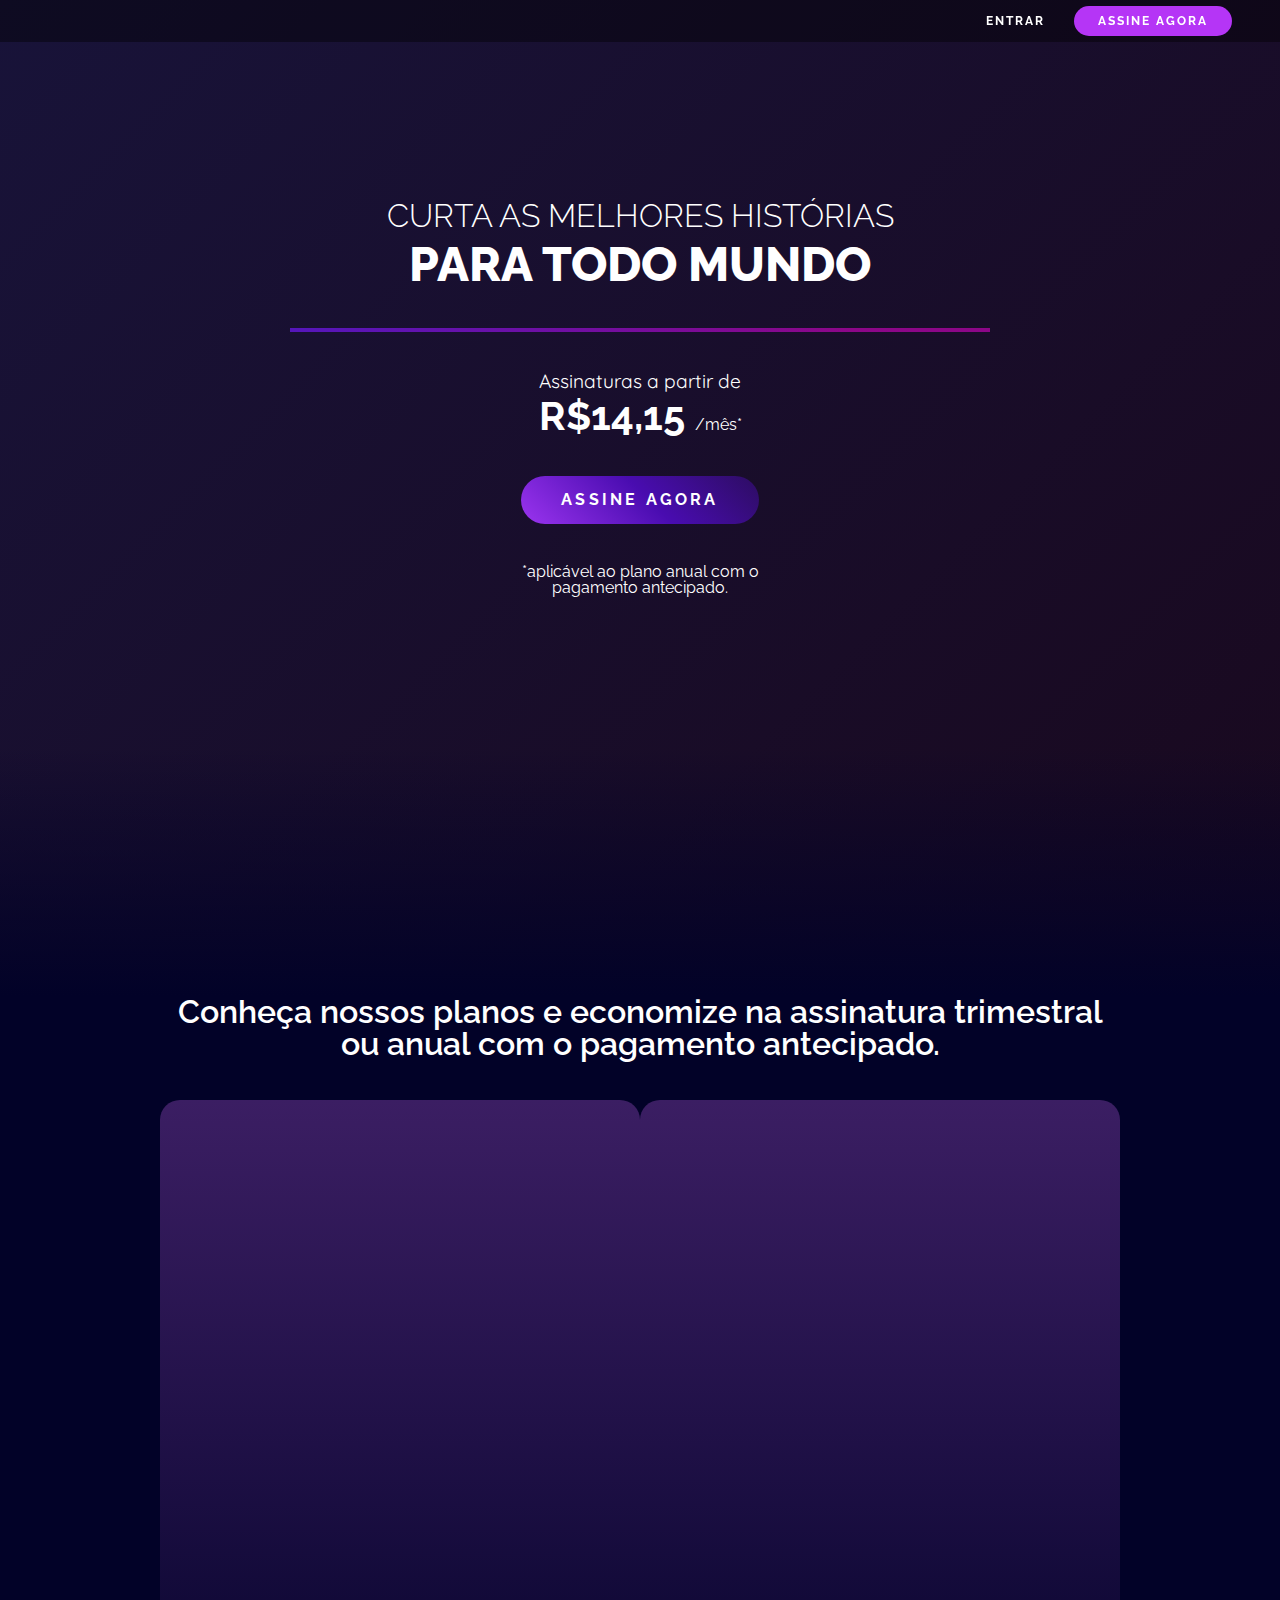
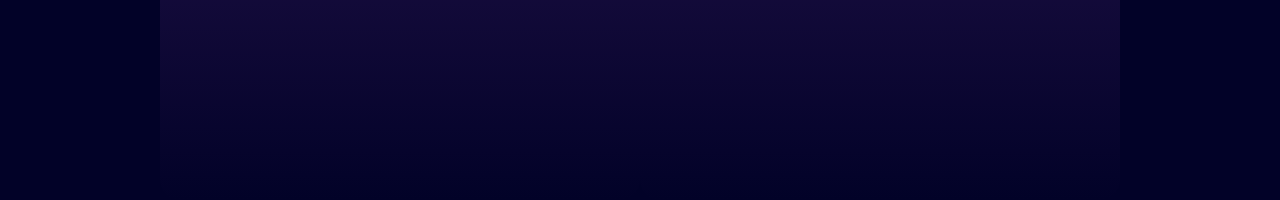
==== index.html @ d33f0ec2 "create reset css, nav and header of index" ====
<!DOCTYPE html>
<html lang="en">
<head>
    <meta charset="UTF-8">
    <meta http-equiv="X-UA-Compatible" content="IE=edge">
    <meta name="viewport" content="width=device-width, initial-scale=1.0">
    <link rel="stylesheet" href="assets/css/global.css">
    <link rel="stylesheet" href="assets/css/index.css">
    <title>HBO Max</title>
</head>
<body>
    <nav>
        <a href='#' class="logo-menu">
            <img src="/assets/images/hbo-logo.svg" alt="">
        </a>
        <div class="nav-links">
            <a href="" class="btn btn-sign-in">
                Entrar
            </a>
            <a href="" class="btn btn-subscribe">
                Assine Agora
            </a>
        </div>
    </nav>
    <header class="header">
        <div class="header-content">
            <div class="header-logos">
                <img src="assets/images/hbo.png" alt="">
                <img src="assets/images/dc.png" alt="">
                <img src="assets/images/wb.png" alt="">
                <img src="assets/images/cartoon-network_neutral.png" alt="">
                <img src="assets/images/max_originals.png" alt="">
            </div>
            <div class="header-title">
                <h1>
                    <div class="title-thin">
                        Curta as melhores histórias
                    </div>
                    <div class="title-bold">
                        Para todo mundo
                    </div>
                </h1>
            </div>
            <div class="section-divider">
            </div>
            <div class="menu-price">
                <p class="menu-price-description quisksand">
                    Assinaturas a partir de
                </p>
                <p class="menu-price-value">
                    <span class="value">
                        R$14,15
                    </span>
                    <span class="month">
                        /mês*
                    </span>
                </p>
            </div>
            <a class='btn btn-subscribe-wiggle' href="#">
                Assine Agora
            </a>
            <span class="price-rules">
                *aplicável ao plano anual com o pagamento antecipado.
            </span>
        </div>
    </header>
    <main>
        <section class="section-plans">
            <div class="container">
                <div class="plans-description">
                    <h2>
                        Conheça nossos planos e economize na assinatura trimestral ou anual com o pagamento antecipado.
                    </h2>
                </div>
                <div class="plans-cards">
                    <div class="card">

                    </div>
                    <div class="card">
                        
                    </div>
                </div>
            </div>
        </section>
    </main>
</body>
</html>
---- assets/css/global.css ----
@import url("https://fonts.googleapis.com/css2?family=Raleway:wght@300;400;500;600;700&display=swap");
@import url("https://fonts.googleapis.com/css2?family=Quicksand:wght@300;400;700&display=swap");
@import url(../css/reset.css);


:root {
    --primary-color: #020228;
    --secondary-color: #ff00e5;
    --tertiary-color: #b535f6;
    --btn-bg-color-gradient: linear-gradient(
      45deg,
      #9b34ef 0%,
      #490cb0 20%,
      transparent 50%
    );
    --btn-link-bg-color: #fff;
    --btn-link-color: #000;
    --card-bg-color: linear-gradient(0deg, transparent, #3b1e63);
    --divider-bg-color: linear-gradient(
      90deg,
      #5516ba,
      rgba(255, 0, 229, 0.5) 80%
    );
    --nav-bg-color: rgba(0, 0, 0, 0.4);
    --text-color: #fff;
    --link-color: #9e86ff;
    --form-bg-color: rgba(211, 211, 211, 0.06);
    --form-field-bg-color: rgba(0, 0, 0, 0.2);
    --form-field-border: 1px solid rgba(255, 255, 255, 0.7);
    --form-field-placeholder: rgba(255, 255, 255, 0.7);
    --form-field-error: rgb(255, 76, 76);

    scroll-behavior: smooth;
    
}


* {
    font-family: "Raleway", sans-serif;
    box-sizing: border-box;
    margin: 0;
    padding: 0;
}

body {
    background-color: var(--primary-color);
    color: var(--text-color);
}

nav{
    background: var(--nav-bg-color);
    display: flex;
    justify-content:space-between;
    width: 100%;
    padding: .8rem 1rem;
    align-items: center;
    position: fixed;
    z-index: 1;
}

.logo-menu img{
    width: 160px;
    height: auto;
}

.nav-links{
   font-size: 0.75rem;
}

.btn{
    text-transform: uppercase;
    font-family: 'Raleway';
    font-weight: 700;
    color:var(--text-color);
    cursor: pointer; 
    letter-spacing: 2px;
}

.btn.btn-sign-in{
    margin-right: 24px;
   
}

.btn.btn-subscribe{
    margin-right: 2rem;
    padding: 0.5rem 1.5rem;
    background: var(--tertiary-color);
    border-radius: 100px;
    transition: background 1.2s, color 1s;
}


  
.btn.btn-subscribe:hover {
    background-color: var(--btn-link-bg-color);
    color: var(--btn-link-color);
}


::-webkit-scrollbar {
    width: 8px;
}

::-webkit-scrollbar-thumb {
background: var(--tertiary-color);
border-radius: 10px;
}

::-webkit-scrollbar-thumb:hover {
background: var(--secondary-color);
}
---- assets/css/index.css ----
@import url(/assets/css/global.css);
.header{
    background: linear-gradient(-45deg, #2e0731, rgb(26, 3, 16), #181339);
    background-size: 300% 300%;
    animation: background-animation 8s ease infinite  alternate;
    padding: 160px 0 400px ;
    display: flex;
    flex-direction: column;
    gap: 2.5rem; 
    position: relative;
    
}
.header::after {
    content: "";
    width: 100%;
    height: 250px;
    position: absolute;
    bottom: 0;
    background: linear-gradient(0deg, var(--primary-color), transparent);   
}
.header-content{
    display:flex;
    justify-content: center;
    align-items: center;
    flex-direction: column;
    gap:40px;
}

.header-logos{
    display: flex;
    justify-content: center;
    gap: 24px;
}

.header-logos img{
    object-fit: contain;
}
    
.header-title{
    text-align: center;
    text-transform: uppercase;
}

h1 .title-thin{
    font-size: 2rem;
    font-weight: 300;
}

h1 .title-bold{
    font-size: 3rem;
    font-weight: 800;
    margin-top: .5rem;
}

.section-divider{
    background: var(--divider-bg-color);
    width: 75%;
    height: 4px;
    max-width: 700px;
}

.menu-price-description{
    font-family: "Quicksand", sans-serif;
    font-size: 1.2rem;
    margin-bottom: 5px;
    text-align: center;
}

.menu-price-value{
    text-align: center;
}

.menu-price-value .value{
    font-size: 2.5rem;
    font-weight: 700;
    margin-bottom: 5px;
    text-align: center;
}

.btn-subscribe-wiggle{
    color: white;
    letter-spacing: 0.2rem;
    background: var(--btn-bg-color-gradient);
    padding: 16px 40px;
    background-size: 300%;
    border-radius: 500px;
    height: 100%;
    transition: background 1s, outline 1s, transform 1s;
    animation: wiggle 2.5s  linear 1s infinite;
    
}


.btn-subscribe-wiggle:hover {
    background-color: transparent;
    background-position: 100%;
    outline: 2px solid var(--secondary-color);
    transform: scale(1.05);
    
}

.price-rules{
    max-width: 250px;
    text-align: center;
}

.section-plans {
    background: url("../images/background-movies-series.png") no-repeat;
    background-size: cover;
      
}

.section-plans .container{    
    margin: 0 auto;
    padding: 0 10rem;
      
}

.plans-description h2{
    margin: 0 auto 40px auto;
    font-size: 2rem;
    text-align: center;
    font-weight: 600;
    max-width: 1200px;
}

.plans-cards{
    display: flex;
    justify-content: space-between;
    
}

.card{
    min-width: 400px;
    max-width: 550px;
    flex-grow: 1;
    height: 700px;
    background: var(--card-bg-color);
    border-radius: 20px;
    transition: transform 1.3s;
}




.plans-cards:has(.card:nth-child(1):hover)
    .card:nth-child(2) {
        transform: rotateY(-45deg);
    
}

.plans-cards:has(.card:nth-child(2):hover)
    .card:nth-child(1) {
        transform: rotateY(45deg);
    
}

@keyframes wiggle {
    0%,10%{
        transform: rotate(0);
    }

    25%{
        transform: rotate(-10deg);
    }
    30%{
        transform: rotate(15deg);
    }
    35%{
        transform: rotate(-15deg);
    }
    40%{
        transform: rotate(15deg);
    }
    45%{
        transform: rotate(-15deg);
    }
    50%,
    100%{
        transform: rotate(0);
    }
    
}
































@keyframes background-animation {
    0% {
        background-position: 0% 50%;
    }
    50% {
      background-position: 100% 50%;
    }
    100% {
      background-position: 0% 33%;
    }
    
    
}
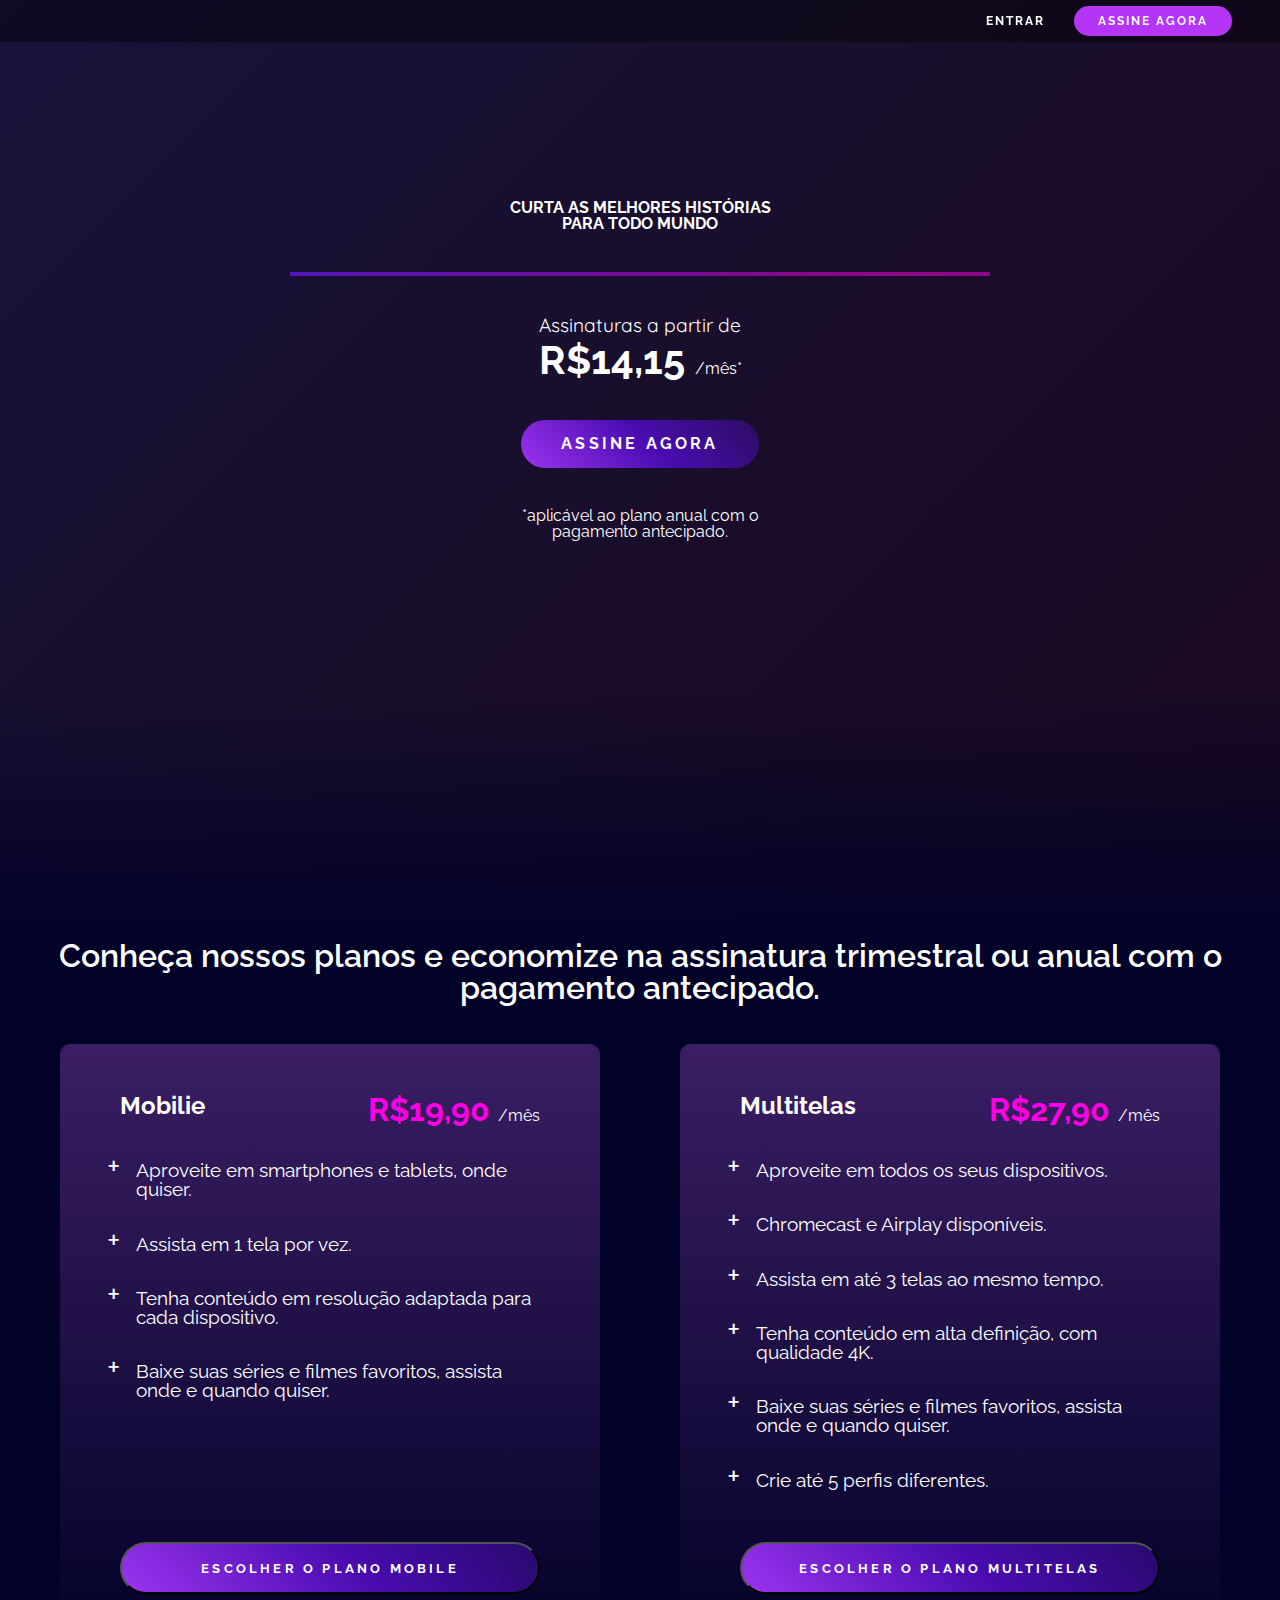
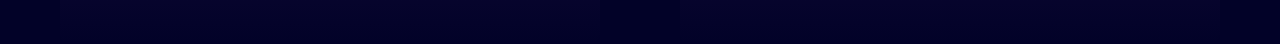
==== commit 1d461aef: "Create plan cards" ====
--- a/index.html
+++ b/index.html
@@ -1,5 +1,6 @@
 <!DOCTYPE html>
 <html lang="en">
+
 <head>
     <meta charset="UTF-8">
     <meta http-equiv="X-UA-Compatible" content="IE=edge">
@@ -8,80 +9,135 @@
     <link rel="stylesheet" href="assets/css/index.css">
     <title>HBO Max</title>
 </head>
+
 <body>
-    <nav>
-        <a href='#' class="logo-menu">
+    <nav class="menu">
+        <a href='#' class="menu__logo">
             <img src="/assets/images/hbo-logo.svg" alt="">
         </a>
-        <div class="nav-links">
-            <a href="" class="btn btn-sign-in">
+        <div class="menu__links">
+            <a href="" class="btn menu__btn--sign-in">
                 Entrar
             </a>
-            <a href="" class="btn btn-subscribe">
+            <a href="" class="btn menu__btn--subscribe">
                 Assine Agora
             </a>
         </div>
     </nav>
     <header class="header">
-        <div class="header-content">
-            <div class="header-logos">
+        <div class="header__content">
+            <div class="header__logos">
                 <img src="assets/images/hbo.png" alt="">
                 <img src="assets/images/dc.png" alt="">
                 <img src="assets/images/wb.png" alt="">
                 <img src="assets/images/cartoon-network_neutral.png" alt="">
                 <img src="assets/images/max_originals.png" alt="">
             </div>
-            <div class="header-title">
+            <div class="header__title">
                 <h1>
-                    <div class="title-thin">
+                    <div class="header__title--thin">
                         Curta as melhores histórias
                     </div>
-                    <div class="title-bold">
+                    <div class="header__title--bold">
                         Para todo mundo
                     </div>
                 </h1>
             </div>
-            <div class="section-divider">
+            <div class="divider">
             </div>
-            <div class="menu-price">
-                <p class="menu-price-description quisksand">
+            <div class="header__sale">
+                <p class="header__description--quisksand">
                     Assinaturas a partir de
                 </p>
-                <p class="menu-price-value">
-                    <span class="value">
+                <p class="header__value">
+                    <span class="text--price">
                         R$14,15
                     </span>
-                    <span class="month">
+                    <span class="text--month">
                         /mês*
                     </span>
                 </p>
             </div>
-            <a class='btn btn-subscribe-wiggle' href="#">
+            <a class='btn btn--gradient header__btn--wiggle' href="#">
                 Assine Agora
             </a>
-            <span class="price-rules">
+            <span class="header__rules">
                 *aplicável ao plano anual com o pagamento antecipado.
             </span>
         </div>
     </header>
     <main>
-        <section class="section-plans">
+        <section class="section__plans">
             <div class="container">
-                <div class="plans-description">
+                <div class="plans__description">
                     <h2>
                         Conheça nossos planos e economize na assinatura trimestral ou anual com o pagamento antecipado.
                     </h2>
                 </div>
-                <div class="plans-cards">
+                <div class="plans__cards">
                     <div class="card">
-
+                        <div>
+                            <div class="card__header">
+                                <h3>
+                                    Mobilie
+                                </h3>
+                                <div class="card__header--price">
+                                    <span class="price--bold">
+                                        R$19,90
+                                    </span>
+                                    <span class="price--thin">
+                                        /mês
+                                    </span>
+                                </div>
+                            </div>
+                            <ul class="card__list">
+                                <li>Aproveite em smartphones e tablets, onde quiser.</li>
+                                <li>Assista em 1 tela por vez.</li>
+                                <li>Tenha conteúdo em resolução adaptada para cada dispositivo.</li>
+                                <li>Baixe suas séries e filmes favoritos, assista onde e quando quiser.</li>
+                            </ul>
+                        </div>
+                        
+                        <div class="card__btn">
+                            <button href="" class="btn btn--gradient"> Escolher o plano mobile</button>
+                        </div>
+                        
                     </div>
                     <div class="card">
-                        
+                        <div>   
+                            <div class="card__header">
+                                <h3>
+                                    Multitelas
+                                </h3>
+                                <div class="card__header--price">
+                                    <span class="price--bold">
+                                        R$27,90
+                                    </span>
+                                    <span class="price--thin">
+                                        /mês
+                                    </span>
+                                </div>
+                            </div>
+                            <ul class="card__list">
+                                <li>Aproveite em todos os seus dispositivos.</li>
+                                <li>Chromecast e Airplay disponíveis.</li>
+                                <li>Assista em até 3 telas ao mesmo tempo.</li>
+                                <li>Tenha conteúdo em alta definição, com qualidade 4K.</li>
+                                <li>Baixe suas séries e filmes favoritos, assista onde e quando quiser.</li>
+                                <li>Crie até 5 perfis diferentes.</li>
+                            </ul>
+                        </div>
+                        <div class="card__btn">
+                            <button href="" class="btn btn--gradient"> Escolher o plano multitelas</button>
+                        </div>    
+                    </div>
+                    
+
                     </div>
                 </div>
             </div>
         </section>
     </main>
 </body>
-</html>
+
+</html>--- a/assets/css/global.css
+++ b/assets/css/global.css
@@ -58,12 +58,12 @@
     z-index: 1;
 }
 
-.logo-menu img{
+.menu__logo img{
     width: 160px;
     height: auto;
 }
 
-.nav-links{
+.menu__links{
    font-size: 0.75rem;
 }
 
@@ -76,12 +76,12 @@
     letter-spacing: 2px;
 }
 
-.btn.btn-sign-in{
-    margin-right: 24px;
-   
+.menu__btn--sign-in{
+    margin-right: 24px;  
 }
 
-.btn.btn-subscribe{
+
+.btn.menu__btn--subscribe{
     margin-right: 2rem;
     padding: 0.5rem 1.5rem;
     background: var(--tertiary-color);
@@ -91,10 +91,32 @@
 
 
   
-.btn.btn-subscribe:hover {
+.menu__btn--subscribe:hover {
     background-color: var(--btn-link-bg-color);
     color: var(--btn-link-color);
 }
+
+
+.btn--gradient{
+    color: white;
+    letter-spacing: 0.2rem;
+    background: var(--btn-bg-color-gradient);
+    padding: 16px 40px;
+    background-size: 300%;
+    border-radius: 500px;
+    height: 100%;
+    outline: 2px solid transparent;
+    transition: background 1s, outline 1s, transform 1s;
+}
+
+.btn--gradient:hover {
+    background-color: transparent;
+    background-position: 100%;
+    outline: 2px solid var(--secondary-color);
+    transform: scale(1.05);
+    
+}
+
 
 
 ::-webkit-scrollbar {
--- a/assets/css/index.css
+++ b/assets/css/index.css
@@ -18,7 +18,7 @@
     bottom: 0;
     background: linear-gradient(0deg, var(--primary-color), transparent);   
 }
-.header-content{
+.header__content{
     display:flex;
     justify-content: center;
     align-items: center;
@@ -26,97 +26,84 @@
     gap:40px;
 }
 
-.header-logos{
+.header__logos{
     display: flex;
     justify-content: center;
     gap: 24px;
 }
 
-.header-logos img{
+.header__logos img{
     object-fit: contain;
 }
     
-.header-title{
+.header__title{
     text-align: center;
     text-transform: uppercase;
 }
 
-h1 .title-thin{
+h1 .menu__title--thin{
     font-size: 2rem;
     font-weight: 300;
 }
 
-h1 .title-bold{
+h1 .menu__title--bold{
     font-size: 3rem;
     font-weight: 800;
     margin-top: .5rem;
 }
 
-.section-divider{
+.divider{
     background: var(--divider-bg-color);
     width: 75%;
     height: 4px;
     max-width: 700px;
 }
 
-.menu-price-description{
+.header__description--quisksand{
     font-family: "Quicksand", sans-serif;
     font-size: 1.2rem;
     margin-bottom: 5px;
     text-align: center;
 }
 
-.menu-price-value{
-    text-align: center;
-}
-
-.menu-price-value .value{
+.header__value{
+    text-align: center;
+}
+
+.text--price{
     font-size: 2.5rem;
     font-weight: 700;
     margin-bottom: 5px;
     text-align: center;
 }
 
-.btn-subscribe-wiggle{
-    color: white;
-    letter-spacing: 0.2rem;
-    background: var(--btn-bg-color-gradient);
-    padding: 16px 40px;
-    background-size: 300%;
-    border-radius: 500px;
-    height: 100%;
-    transition: background 1s, outline 1s, transform 1s;
+.header__btn--wiggle{
     animation: wiggle 2.5s  linear 1s infinite;
     
 }
 
 
-.btn-subscribe-wiggle:hover {
-    background-color: transparent;
-    background-position: 100%;
-    outline: 2px solid var(--secondary-color);
-    transform: scale(1.05);
-    
-}
-
-.price-rules{
+.header__rules{
     max-width: 250px;
     text-align: center;
 }
 
-.section-plans {
+.section__plans {
     background: url("../images/background-movies-series.png") no-repeat;
     background-size: cover;
       
 }
 
-.section-plans .container{    
+.section__plans .container{    
     margin: 0 auto;
-    padding: 0 10rem;
+    display: flex;
+    flex-direction: column;
+    align-items: center;
+
       
 }
 
-.plans-description h2{
+.plans__description h2{
     margin: 0 auto 40px auto;
     font-size: 2rem;
     text-align: center;
@@ -124,36 +111,80 @@
     max-width: 1200px;
 }
 
-.plans-cards{
-    display: flex;
+.plans__cards{
+    display: flex;
+    perspective: 1800px;
+    perspective-origin: top;
+    gap: 80px;
+    margin: 0 auto;
+    
+    
+}
+
+.plans__cards .card{
+    width: 540px;
+    height: 600px;
+    padding: 50px 60px;
+    background: var(--card-bg-color);
+    border-radius: 10px;
+    transition: transform 1.3s;
+    display: flex;
+    flex-direction: column;
     justify-content: space-between;
-    
-}
-
-.card{
-    min-width: 400px;
-    max-width: 550px;
-    flex-grow: 1;
-    height: 700px;
-    background: var(--card-bg-color);
-    border-radius: 20px;
-    transition: transform 1.3s;
-}
-
-
-
-
-.plans-cards:has(.card:nth-child(1):hover)
+   
+}
+
+.plans__cards:has(.card:nth-child(1):hover)
     .card:nth-child(2) {
         transform: rotateY(-45deg);
     
 }
 
-.plans-cards:has(.card:nth-child(2):hover)
+.plans__cards:has(.card:nth-child(2):hover)
     .card:nth-child(1) {
         transform: rotateY(45deg);
     
 }
+
+.card__header{
+    display: flex;
+    justify-content: space-between;
+}
+
+.card__header h3{
+    font-size: 1.5rem;
+}
+
+.card__header--price .price--bold{
+    color:var(--secondary-color);
+    font-size: 2rem;
+    font-weight: 700;
+}
+
+.card__list{
+    list-style-type: disc;
+}
+
+.card__list li{
+    margin-top: 1.5rem;
+    font-size: 1.2rem;
+    padding-left: 1rem;
+}
+
+.card__list li::marker {
+    content: "+";
+    font-size: 2rem;
+  }
+
+
+.card__btn .btn{
+    width: 100%;
+}
+
+
+
+
+
 
 @keyframes wiggle {
     0%,10%{
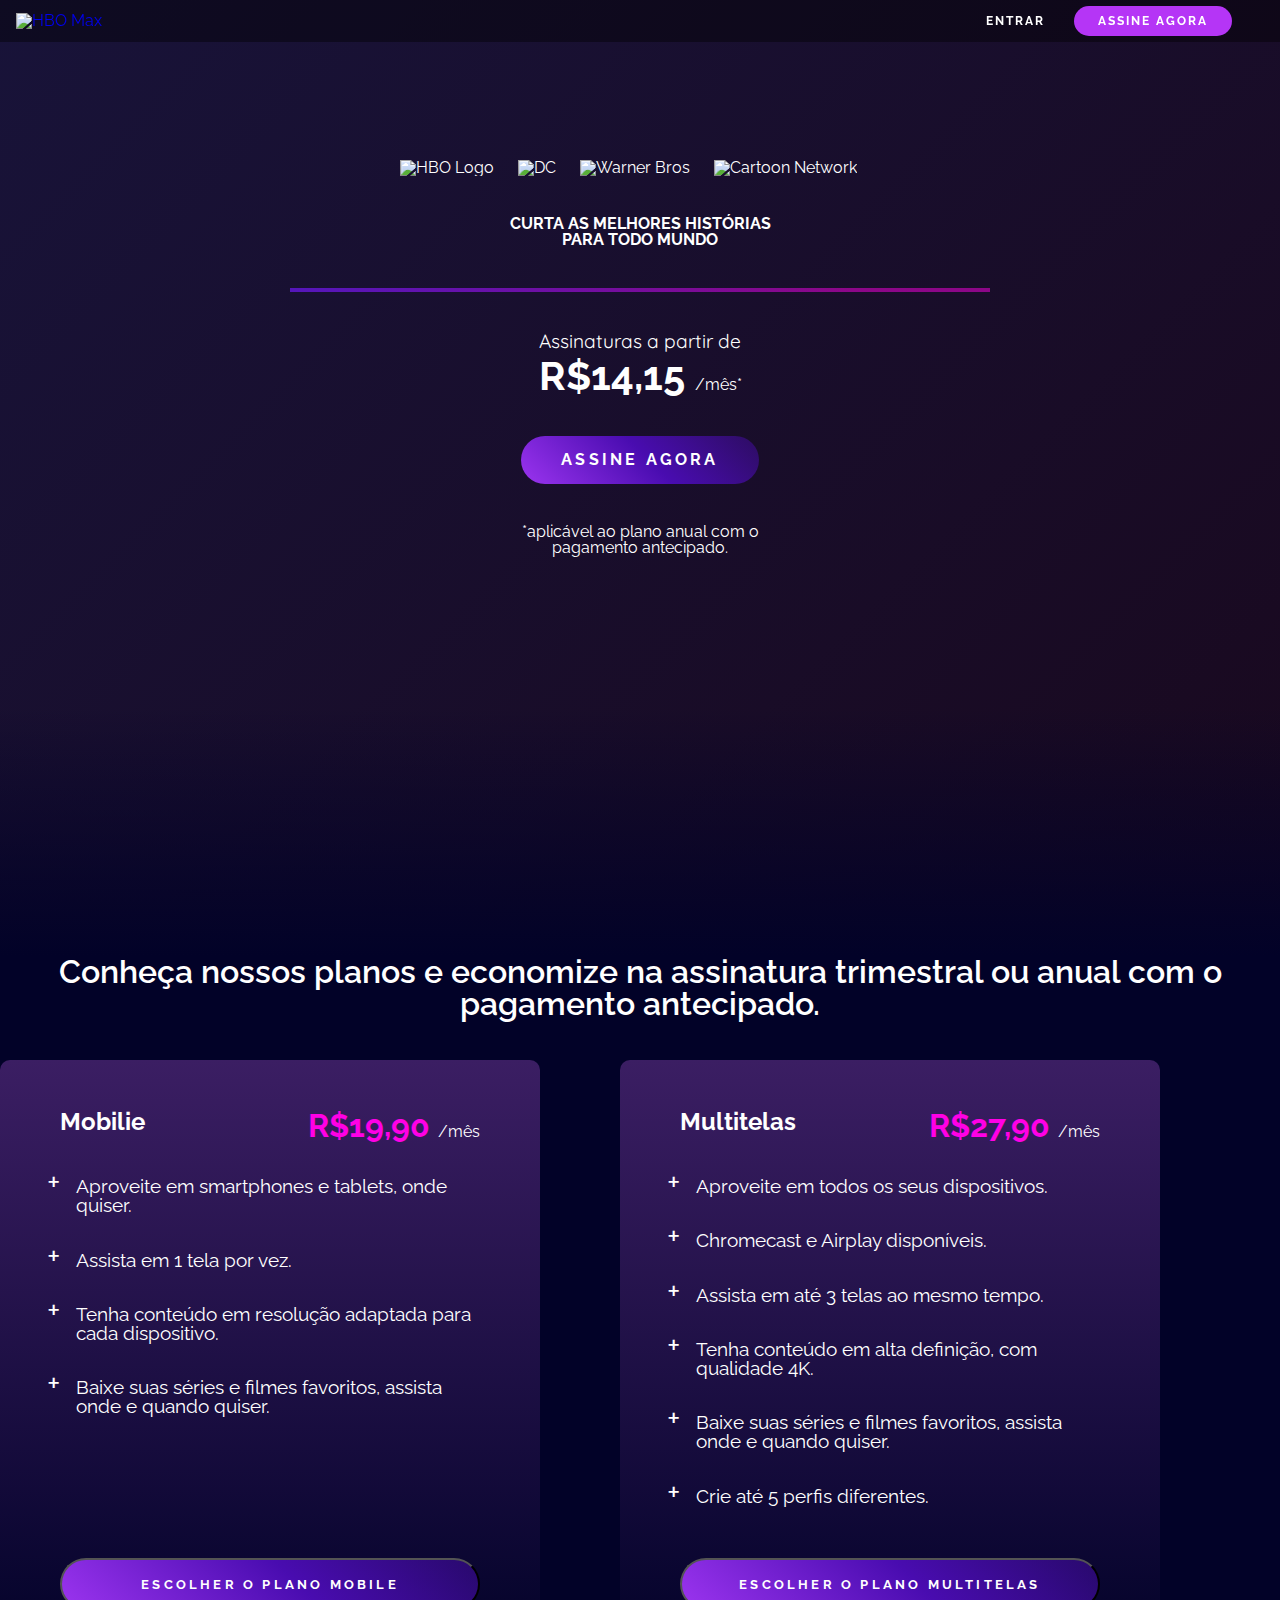
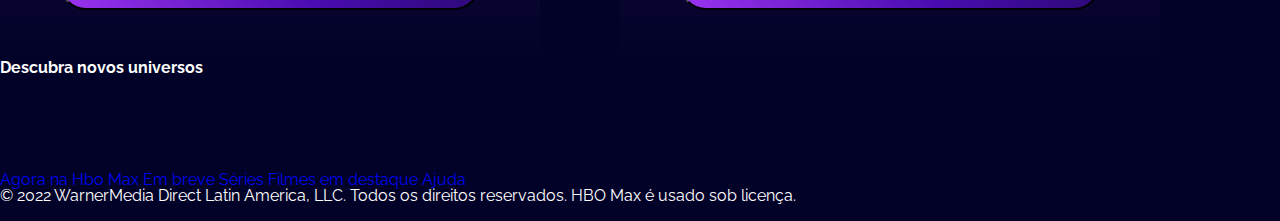
==== commit 4ba3ad07: "Create channel cards and footer" ====
--- a/index.html
+++ b/index.html
@@ -12,11 +12,11 @@
 
 <body>
     <nav class="menu">
-        <a href='#' class="menu__logo">
-            <img src="/assets/images/hbo-logo.svg" alt="">
+        <a href='index.html' class="menu__logo">
+            <img src="/assets/images/hbo-logo.svg" alt="HBO Max">
         </a>
         <div class="menu__links">
-            <a href="" class="btn menu__btn--sign-in">
+            <a href="/signIn.html" class="btn menu__btn--sign-in">
                 Entrar
             </a>
             <a href="" class="btn menu__btn--subscribe">
@@ -27,10 +27,10 @@
     <header class="header">
         <div class="header__content">
             <div class="header__logos">
-                <img src="assets/images/hbo.png" alt="">
-                <img src="assets/images/dc.png" alt="">
-                <img src="assets/images/wb.png" alt="">
-                <img src="assets/images/cartoon-network_neutral.png" alt="">
+                <img src="assets/images/hbo.png" alt="HBO Logo">
+                <img src="assets/images/dc.png" alt="DC">
+                <img src="assets/images/wb.png" alt="Warner Bros">
+                <img src="assets/images/cartoon-network_neutral.png" alt="Cartoon Network">
                 <img src="assets/images/max_originals.png" alt="">
             </div>
             <div class="header__title">
@@ -67,7 +67,7 @@
         </div>
     </header>
     <main>
-        <section class="section__plans">
+        <section class="plans">
             <div class="container">
                 <div class="plans__description">
                     <h2>
@@ -131,13 +131,68 @@
                             <button href="" class="btn btn--gradient"> Escolher o plano multitelas</button>
                         </div>    
                     </div>
-                    
-
                     </div>
                 </div>
             </div>
         </section>
+        <section class="channels">
+            <div class="container">
+                <h2 class="channels__title">
+                    Descubra novos universos
+                </h2>
+                <div class="channels__grid">
+                    <div class="channels__card">
+                        <img src="assets/images/hbo-default_0.webp" alt="">
+                    </div>
+                    <div class="channels__card">
+                        <img src="assets/images/MAX-Default.webp" alt="">
+                    </div>
+                    <div class="channels__card">
+                        <img src="assets/images/DC_Default.webp" alt="">
+                    </div>
+                    <div class="channels__card">
+                        <img src="assets/images/WB-Default.webp" alt="">
+                    </div>
+                    <div class="channels__card">
+                        <img src="assets/images/CN-Default.webp" alt="">
+                    </div>
+                    <div class="channels__card">
+                        <img src="assets/images/UCL-Default.webp" alt="">
+                    </div>
+                </div>
+            </div>  
+        </section>
     </main>
+    <footer class="footer">
+        <div class="container">
+            <div class="footer__links">
+                <a href="#" class="footer__link">Agora na Hbo Max</a>
+                <a href="#" class="footer__link">Em breve</a>
+                <a href="#" class="footer__link">Séries</a>
+                <a href="#" class="footer__link">Filmes em destaque</a>
+                <a href="#" class="footer__link">Ajuda</a>
+            </div>
+            <p href="" class="footer__copyright">
+                © 2022 WarnerMedia Direct Latin America, LLC. Todos os direitos reservados. HBO Max é usado sob licença.
+            </p>
+            <div class="footer__social">
+                <a href="" class="footer__social--icon">
+                    <img src="/assets/images/fb_0.png" alt="">
+                </a>
+                <a href="" class="footer__social--icon">
+                    <img src="/assets/images/twitter_0.png" alt="">
+                </a>
+                <a href="" class="footer__social--icon">
+                    <img src="/assets/images/instagram_0.png" alt="">
+                </a>
+                <a href="" class="footer__social--icon">
+                    <img src="/assets/images/youtube_0.png" alt="">
+                </a>
+                
+            </div>
+        </div>  
+    </footer>
+    
 </body>
 
 </html>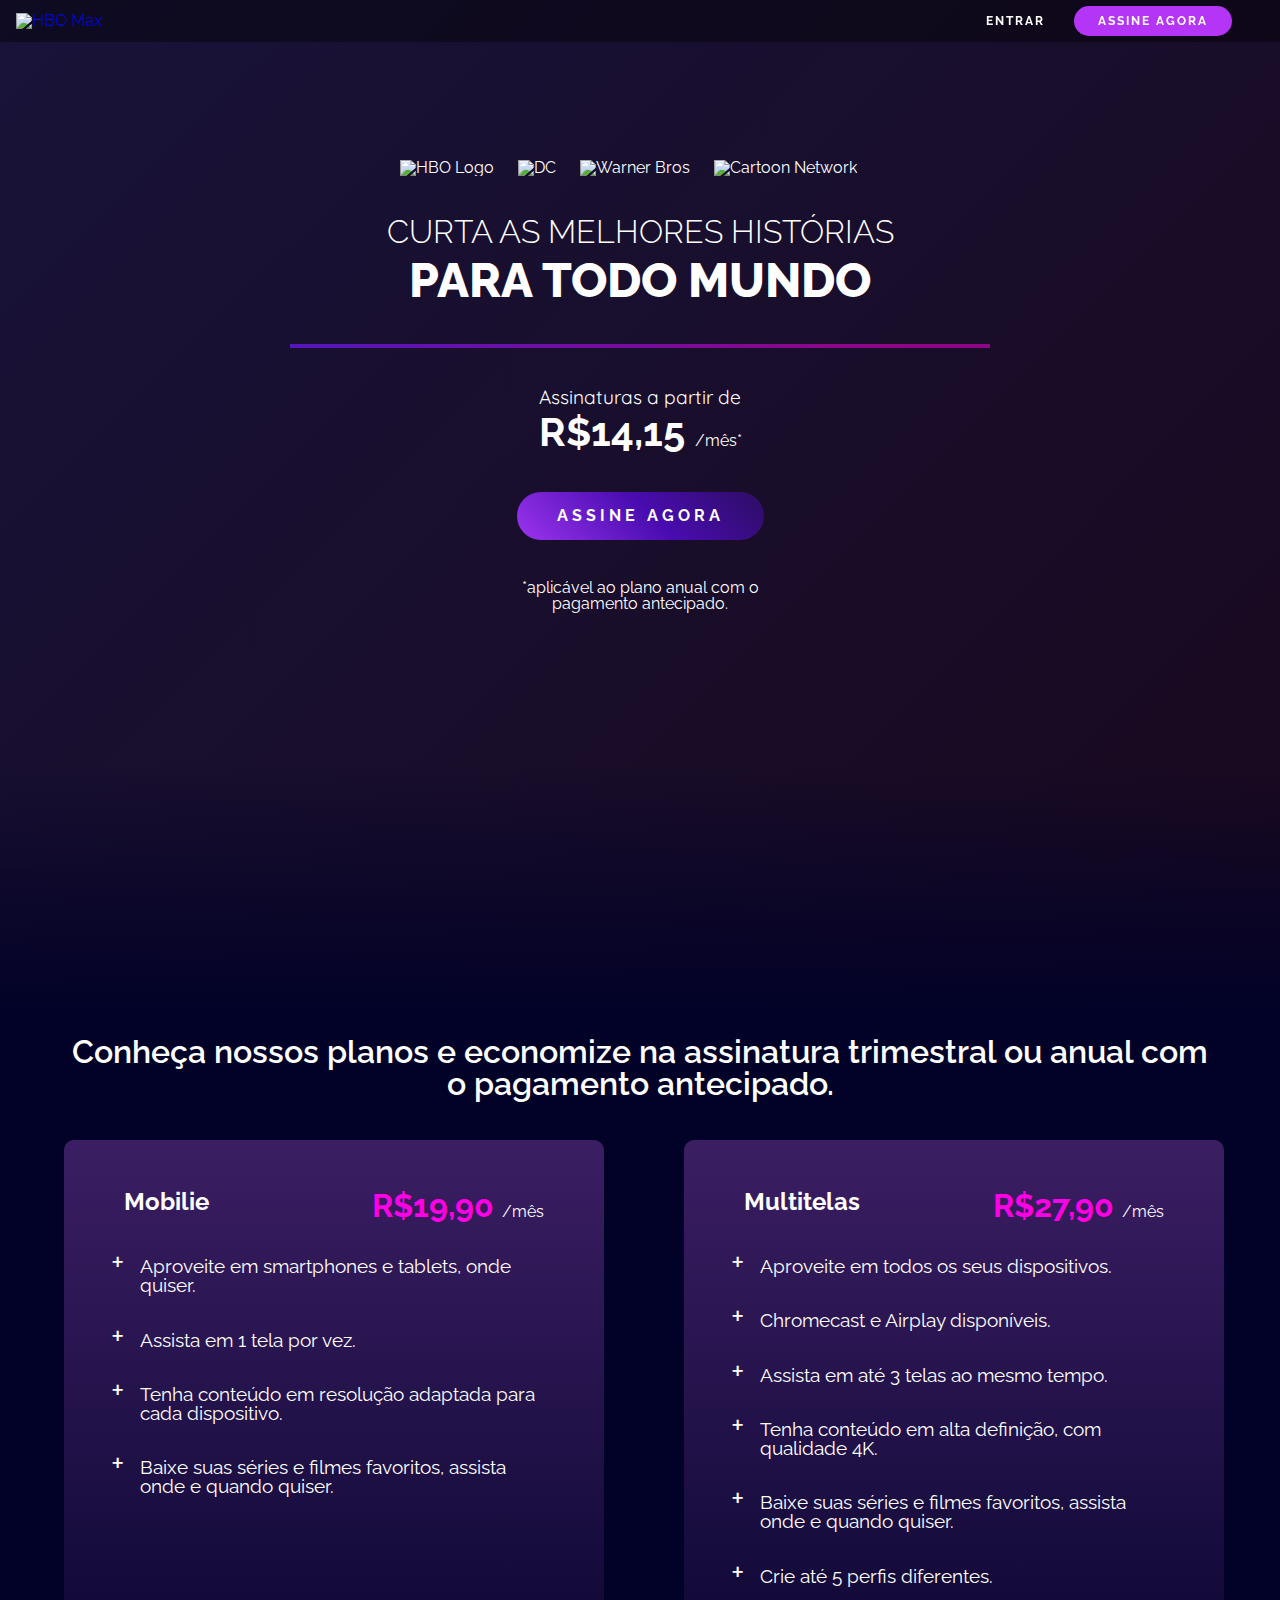
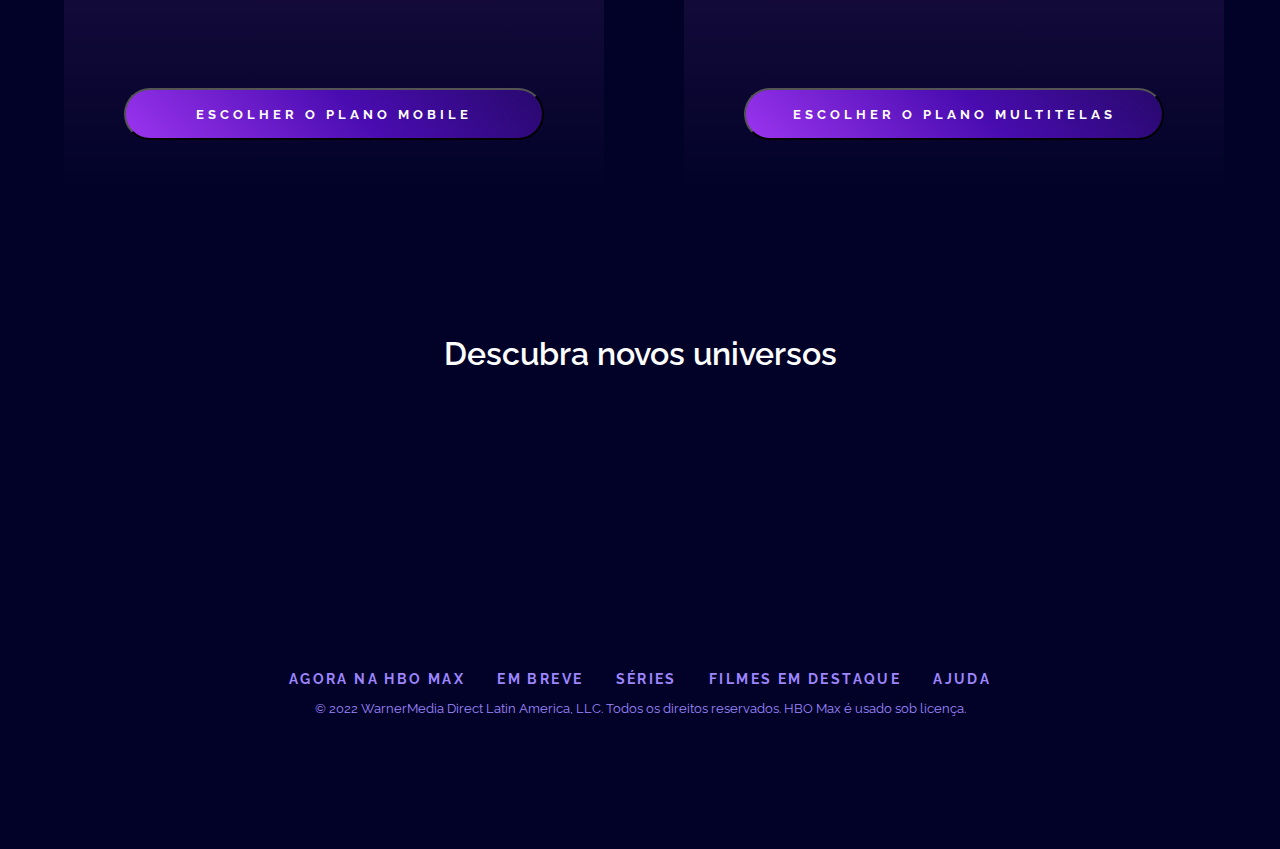
==== commit e348b8a6: "img links for github pages fixed" ====
--- a/index.html
+++ b/index.html
@@ -13,7 +13,7 @@
 <body>
     <nav class="menu">
         <a href='index.html' class="menu__logo">
-            <img src="/assets/images/hbo-logo.svg" alt="HBO Max">
+            <img src="assets/images/hbo-logo.svg" alt="HBO Max">
         </a>
         <div class="menu__links">
             <a href="/signIn.html" class="btn menu__btn--sign-in">
@@ -177,16 +177,16 @@
             </p>
             <div class="footer__social">
                 <a href="" class="footer__social--icon">
-                    <img src="/assets/images/fb_0.png" alt="">
+                    <img src="assets/images/fb_0.png" alt="">
                 </a>
                 <a href="" class="footer__social--icon">
-                    <img src="/assets/images/twitter_0.png" alt="">
+                    <img src="assets/images/twitter_0.png" alt="">
                 </a>
                 <a href="" class="footer__social--icon">
-                    <img src="/assets/images/instagram_0.png" alt="">
+                    <img src="assets/images/instagram_0.png" alt="">
                 </a>
                 <a href="" class="footer__social--icon">
-                    <img src="/assets/images/youtube_0.png" alt="">
+                    <img src="assets/images/youtube_0.png" alt="">
                 </a>
                 
             </div>
@@ -195,4 +195,4 @@
     
 </body>
 
-</html>+</html>
--- a/assets/css/global.css
+++ b/assets/css/global.css
@@ -1,7 +1,6 @@
 @import url("https://fonts.googleapis.com/css2?family=Raleway:wght@300;400;500;600;700&display=swap");
 @import url("https://fonts.googleapis.com/css2?family=Quicksand:wght@300;400;700&display=swap");
 @import url(../css/reset.css);
-
 
 :root {
     --primary-color: #020228;
@@ -29,25 +28,24 @@
     --form-field-border: 1px solid rgba(255, 255, 255, 0.7);
     --form-field-placeholder: rgba(255, 255, 255, 0.7);
     --form-field-error: rgb(255, 76, 76);
-
     scroll-behavior: smooth;
-    
-}
-
+}
 
 * {
     font-family: "Raleway", sans-serif;
     box-sizing: border-box;
     margin: 0;
     padding: 0;
+    color: --text-color;
 }
 
 body {
     background-color: var(--primary-color);
     color: var(--text-color);
-}
-
-nav{
+    width: 100%;
+}
+
+.menu{
     background: var(--nav-bg-color);
     display: flex;
     justify-content:space-between;
@@ -58,6 +56,12 @@
     z-index: 1;
 }
 
+h2{
+    font-size: 2rem;
+    text-align: center;
+    font-weight: 600;
+}
+
 .menu__logo img{
     width: 160px;
     height: auto;
@@ -80,26 +84,29 @@
     margin-right: 24px;  
 }
 
-
 .btn.menu__btn--subscribe{
-    margin-right: 2rem;
+    margin-right: 32px;
     padding: 0.5rem 1.5rem;
     background: var(--tertiary-color);
     border-radius: 100px;
     transition: background 1.2s, color 1s;
 }
 
-
+.container{
+    max-width: 1200px;
+    margin: 0 auto;
+    text-align: center;
+    padding: 24px;
+}
   
 .menu__btn--subscribe:hover {
     background-color: var(--btn-link-bg-color);
     color: var(--btn-link-color);
 }
 
-
 .btn--gradient{
     color: white;
-    letter-spacing: 0.2rem;
+    letter-spacing: 0.25rem;
     background: var(--btn-bg-color-gradient);
     padding: 16px 40px;
     background-size: 300%;
@@ -113,21 +120,89 @@
     background-color: transparent;
     background-position: 100%;
     outline: 2px solid var(--secondary-color);
-    transform: scale(1.05);
-    
-}
-
-
+    transform: scale(1.05); 
+}
 
 ::-webkit-scrollbar {
     width: 8px;
 }
 
 ::-webkit-scrollbar-thumb {
-background: var(--tertiary-color);
-border-radius: 10px;
+    background: var(--tertiary-color);
+    border-radius: 10px;
 }
 
 ::-webkit-scrollbar-thumb:hover {
-background: var(--secondary-color);
-}+    background: var(--secondary-color);
+}
+
+.footer{
+    padding: 24px;
+    color:var(--link-color); 
+}
+
+.footer__links{
+    display: flex;
+    gap: 32px;
+    justify-content: center; 
+    font-size: .9rem;
+    font-weight: 700;
+    text-transform: uppercase;
+    letter-spacing: .15rem;   
+}
+
+.footer__link{
+    color:var(--link-color);
+    transition: color 1s;
+}
+
+.footer__link:hover{
+    color:var(--text-color);
+}
+
+.footer__copyright{
+    margin-top: 16px;
+    font-size: .8rem;
+}
+
+.footer__social{
+    margin-top: 70px;
+    display: flex;
+    gap: 40px;
+    justify-content: center; 
+    align-items: center;
+}
+
+
+@media screen and (max-width: 480px) {
+    
+    .menu {
+      padding: 32px 24px;
+      flex-direction: column;
+      gap: 24px;
+      width: 100%;
+      
+    }
+  
+    .menu__logo img{
+      width: 100px;
+    }
+
+    .menu__links{
+        justify-content: space-between;
+    }
+
+    .menu__btn--subscribe{
+        margin-right: 0 !important;
+    }
+    .menu__item--button {
+      margin: 0;
+    }
+  
+
+    .footer__links {
+      flex-direction: column;
+      gap: 16px;
+    }
+}
+  --- a/assets/css/index.css
+++ b/assets/css/index.css
@@ -1,4 +1,5 @@
 @import url(/assets/css/global.css);
+
 .header{
     background: linear-gradient(-45deg, #2e0731, rgb(26, 3, 16), #181339);
     background-size: 300% 300%;
@@ -7,9 +8,9 @@
     display: flex;
     flex-direction: column;
     gap: 2.5rem; 
-    position: relative;
-    
-}
+    position: relative; 
+}
+
 .header::after {
     content: "";
     width: 100%;
@@ -18,6 +19,7 @@
     bottom: 0;
     background: linear-gradient(0deg, var(--primary-color), transparent);   
 }
+
 .header__content{
     display:flex;
     justify-content: center;
@@ -29,6 +31,7 @@
 .header__logos{
     display: flex;
     justify-content: center;
+    flex-wrap: wrap;
     gap: 24px;
 }
 
@@ -41,12 +44,12 @@
     text-transform: uppercase;
 }
 
-h1 .menu__title--thin{
+.header__title--thin{
     font-size: 2rem;
     font-weight: 300;
 }
 
-h1 .menu__title--bold{
+.header__title--bold{
     font-size: 3rem;
     font-weight: 800;
     margin-top: .5rem;
@@ -79,35 +82,27 @@
 
 .header__btn--wiggle{
     animation: wiggle 2.5s  linear 1s infinite;
-    
-}
-
+}
 
 .header__rules{
     max-width: 250px;
     text-align: center;
 }
 
-.section__plans {
+.plans {
     background: url("../images/background-movies-series.png") no-repeat;
-    background-size: cover;
-      
-}
-
-.section__plans .container{    
+    background-size: cover;     
+}
+
+.plans .container{    
     margin: 0 auto;
     display: flex;
     flex-direction: column;
-    align-items: center;
-
-      
+    align-items: center;     
 }
 
 .plans__description h2{
     margin: 0 auto 40px auto;
-    font-size: 2rem;
-    text-align: center;
-    font-weight: 600;
     max-width: 1200px;
 }
 
@@ -116,22 +111,19 @@
     perspective: 1800px;
     perspective-origin: top;
     gap: 80px;
-    margin: 0 auto;
-    
-    
+    margin: 0 auto;   
 }
 
 .plans__cards .card{
     width: 540px;
-    height: 600px;
+    height: 650px;
     padding: 50px 60px;
     background: var(--card-bg-color);
     border-radius: 10px;
     transition: transform 1.3s;
     display: flex;
     flex-direction: column;
-    justify-content: space-between;
-   
+    justify-content: space-between; 
 }
 
 .plans__cards:has(.card:nth-child(1):hover)
@@ -163,27 +155,86 @@
 
 .card__list{
     list-style-type: disc;
+    text-align: left;
 }
 
 .card__list li{
     margin-top: 1.5rem;
     font-size: 1.2rem;
-    padding-left: 1rem;
+    padding-left: 1rem; 
 }
 
 .card__list li::marker {
     content: "+";
     font-size: 2rem;
-  }
+}
 
 
 .card__btn .btn{
     width: 100%;
 }
 
-
-
-
+.channels{
+    margin: 100px 0;
+}
+
+.channels__grid{
+    margin-top: 50px;
+    display: grid;
+    grid-template-columns: 1fr 1fr 1fr;
+    gap: 40px;
+}
+
+.channels__card{
+    border-radius: 16px;
+    border: 2px solid transparent;
+    background-size: cover;
+    background-repeat: no-repeat;
+    background-position: center;
+    transition: background 2s, border 1s, transform 1s;
+}
+
+.channels__card img{
+    width: 100%;
+    object-fit: cover;
+    object-position: center;
+    transition: opacity 2s;
+
+}
+
+.channels__card:hover{
+    transform: scale(1.05);
+    outline: 2px solid var(--secondary-color);
+    
+}
+
+.channels__card img:hover{
+    opacity: 0;
+}
+
+.channels__card:nth-child(1):hover{
+    background-image: url(/assets/images/hbo-hover_0.webp);
+}
+
+.channels__card:nth-child(2):hover{
+    background-image: url(/assets/images/MAX-Hover.webp);
+}
+
+.channels__card:nth-child(3):hover{
+    background-image: url(/assets/images/DC-Hover.webp);
+}
+
+.channels__card:nth-child(4):hover{
+    background-image: url(/assets/images/WB-Hover.webp);
+}
+
+.channels__card:nth-child(5):hover{
+    background-image: url(/assets/images/CN-Hover.png);
+}
+
+.channels__card:nth-child(6):hover{
+    background-image: url(/assets/images/UCL-Hover.webp);
+}
 
 
 @keyframes wiggle {
@@ -206,43 +257,18 @@
     45%{
         transform: rotate(-15deg);
     }
-    50%,
+    50%{
+        transform: rotate(15deg);
+    }
+    55%{
+        transform: rotate(-15deg);
+    }
+    60%,
     100%{
         transform: rotate(0);
     }
     
 }
-
-
-
-
-
-
-
-
-
-
-
-
-
-
-
-
-
-
-
-
-
-
-
-
-
-
-
-
-
-
-
 
 @keyframes background-animation {
     0% {
@@ -254,6 +280,77 @@
     100% {
       background-position: 0% 33%;
     }
-    
-    
-}+
+}
+
+@media screen and (max-width: 1200px) {
+    .plans__cards{
+      gap: 40px;
+    }
+  
+    
+}
+
+@media screen and (max-width: 1140px) {
+    .plans__cards {
+      flex-direction: column;
+      align-items: center;
+    }
+  
+    .plans__cards .card {
+      width: auto;
+      max-width: 600px;
+    }
+}
+
+@media screen and (max-width: 800px) {
+    .channels__grid {
+      grid-template-columns: repeat(2, 1fr);
+    }
+}
+
+
+@media screen and (max-width: 480px) {
+    
+    .plans__cards .card{
+        padding: 40px;
+    }
+    
+    .card__header{
+        flex-direction: column;
+    }
+
+    .card__header--price .price--bold{
+        font-size: 1.5rem;
+    }
+
+    .plans .container{    
+        margin: 0 auto;
+        display: flex;
+        flex-direction: column;
+        align-items: center;     
+    }
+
+    .card__list li{
+        font-size: 1rem;
+    }
+
+    .channels__grid  {
+        grid-template-columns: repeat(6, 100%);
+        grid-auto-flow: column;
+        overflow: auto hidden;
+    }
+}
+
+@media (pointer: coarse) {
+    .channels__grid :hover {
+      transform: none;
+    }
+  
+    .plans__cards:has(.card:nth-child(2):hover)
+    .card:nth-child(1),
+    .plans__cards:has(.card:nth-child(1):hover)
+    .card:nth-child(2) {
+      transform: none;
+    }
+  }
